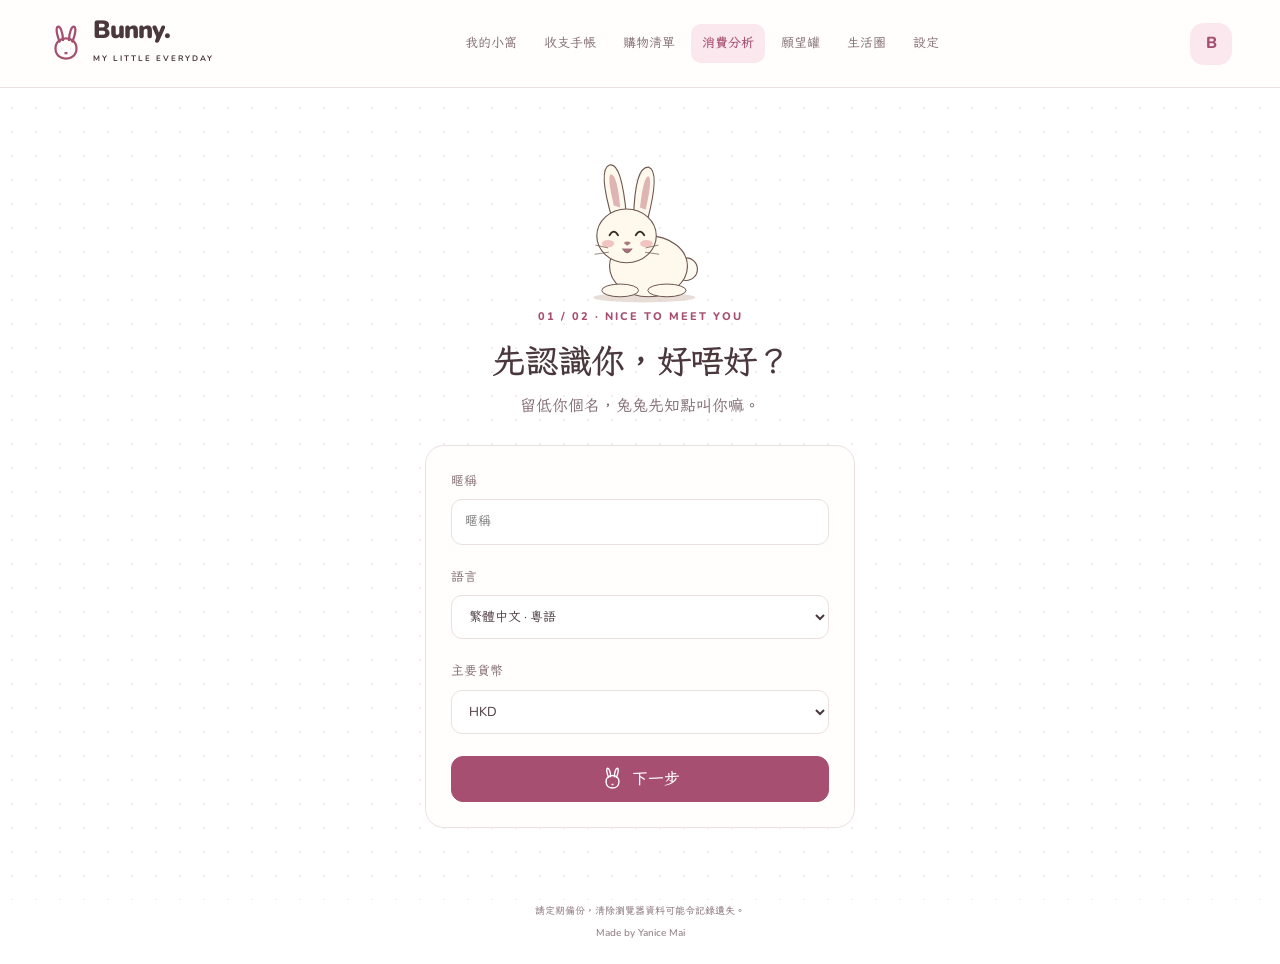
==== analytics.html @ bea3cdac "Add files via upload" ====
<!doctype html>
<html lang="zh-Hant">
<head>
  <meta charset="UTF-8">
  <meta name="viewport" content="width=device-width,initial-scale=1">
  <title>消費分析 · Bunny accounting</title>
  <link rel="stylesheet" href="style.css">
</head>
<body data-page="analytics">
  <div id="app"></div>
<script src="app.js"></script>
<script src="extras.js"></script>
<script src="petting.js"></script>
<script src="care.js"></script>
</body>
</html>
---- style.css ----
@import url("https://fonts.googleapis.com/css2?family=LXGW+WenKai+TC:wght@400;700&family=Nunito:wght@400;600;700;800;900&display=swap");
:root{
  --bg:#ffffff;
  --paper:#fffefd;
  --ink:#4a383d;
  --muted:#806b72;
  --line:#ecdfdf;
  --accent:#ff98c0;
  --soft:#fae8ee;
  --green:#47765d;
  --font:"Nunito","LXGW WenKai TC","Microsoft JhengHei",sans-serif;
}
*{box-sizing:border-box}
body{
  margin:0;
  background:var(--bg);
  color:var(--ink);
  font:16px/1.65 var(--font);
}
body::before{
  content:"";
  position:fixed;
  inset:0;
  z-index:-1;
  pointer-events:none;
  background-image:radial-gradient(#bfa0a030 .8px,transparent .8px);
  background-size:24px 24px;
}
button,input,textarea,select{font:inherit}
button,a,input,select,textarea{-webkit-tap-highlight-color:transparent}
button,a{touch-action:manipulation}
button{
  min-height:43px;
  padding:9px 15px;
  border:1px solid var(--line);
  border-radius:12px;
  background:var(--paper);
  color:var(--ink);
  cursor:pointer;
}
button:hover{border-color:var(--accent);background:var(--soft)}
button:disabled{opacity:.45;cursor:not-allowed}
input,select,textarea{
  width:100%;
  min-width:0;
  border:1px solid var(--line);
  border-radius:11px;
  background:white;
  color:var(--ink);
  padding:11px 13px;
}
input[type=checkbox]{width:auto}
textarea{min-height:110px;resize:vertical}
:focus-visible{outline:3px solid var(--accent);outline-offset:3px}
a{color:var(--accent);text-underline-offset:4px}
h1,h2,h3,p{margin-top:0}
h1{font-size:34px;line-height:1.3;letter-spacing:-1px;margin-bottom:9px}
h2{font-size:21px;line-height:1.4;margin-bottom:15px}
h3{font-size:16px;margin-bottom:10px}
p{margin-bottom:12px}
svg{vertical-align:middle}
.primary{
  background:var(--accent);
  color:white;
  border-color:var(--accent);
  display:inline-flex;
  gap:8px;
  align-items:center;
  justify-content:center;
  font-weight:700;
}
.primary:hover{background:var(--accent);filter:brightness(.94)}
.primary svg{width:23px;height:24px}
.quiet{border-color:transparent;background:transparent;color:var(--muted)}
.small{font-size:13px}
.tiny{font-size:11px}
.muted{color:var(--muted)}
.income{color:var(--green)}
.expense{color:var(--accent)}
.money{font-family:"Nunito",sans-serif;font-variant-numeric:tabular-nums}
.row{display:flex;align-items:center;gap:12px;flex-wrap:wrap}
.between{justify-content:space-between}
.stack{display:grid;gap:22px}
.two{display:grid;grid-template-columns:1fr 1fr;gap:17px}
.layout{display:grid;grid-template-columns:minmax(0,1.7fr) minmax(270px,1fr);gap:25px}
.field{display:grid;gap:7px;font-size:13px;color:var(--muted)}
.tag{
  display:inline-block;
  background:var(--soft);
  color:var(--accent);
  padding:4px 9px;
  border-radius:7px;
  font-size:11px;
}
.site-header{
  background:var(--paper);
  border-bottom:1px solid var(--line);
}
.header-inner{
  max-width:1240px;
  margin:auto;
  display:flex;
  align-items:center;
  gap:30px;
  padding:18px 28px;
}
.brand{
  display:flex;
  align-items:center;
  gap:9px;
  text-decoration:none;
  color:var(--ink);
  flex-shrink:0;
}
.brand svg{width:36px;height:40px;color:var(--accent)}
.brand strong{
  display:block;
  font:900 25px/1 "Nunito",sans-serif;
  letter-spacing:-1px;
}
.brand small{font:700 8px "Nunito",sans-serif;letter-spacing:2px}
nav{
  display:flex;
  gap:5px;
  flex:1;
  align-items:center;
  justify-content:center;
}
nav a{
  padding:9px 11px;
  border-radius:10px;
  text-decoration:none;
  color:var(--muted);
  font-size:13px;
  white-space:nowrap;
}
nav a.active{background:var(--soft);color:var(--accent);font-weight:700}
nav a:hover{background:var(--soft)}
.nav-icon{display:none}
.avatar{
  width:42px;height:42px;
  border-radius:14px;
  object-fit:cover;
  background:var(--soft);
  display:grid;
  place-items:center;
  font-weight:800;
  flex-shrink:0;
}
main{max-width:1180px;margin:auto;padding:38px 28px 50px}
.pagehead{display:flex;justify-content:space-between;align-items:center;gap:20px;margin-bottom:27px}
.pagehead p{font-size:14px;color:var(--muted);margin:0}
.month-input{width:160px;font-size:13px;background:var(--paper)}
.paper{
  border:1px solid var(--line);
  border-radius:19px;
  padding:25px;
  background:var(--paper);
  min-width:0;
}
hr{border:0;border-top:1px dashed var(--line);margin:23px 0}
.hero{
  background:var(--soft);
  border:1px solid var(--line);
  border-radius:25px;
  padding:30px 37px;
  display:grid;
  grid-template-columns:minmax(0,1fr) 230px;
  align-items:center;
  gap:25px;
  margin-bottom:27px;
  position:relative;
  overflow:hidden;
}
.hero .rabbit{max-width:230px}
.hero h1{font-size:35px;margin:14px 0}
.hero p{max-width:560px;font-size:15px;line-height:1.9}
.hero .tag{background:#fffaf2b0}
.hero-actions{display:flex;gap:11px;align-items:center;flex-wrap:wrap;margin-top:21px}
.metrics{
  display:grid;
  grid-template-columns:repeat(4,minmax(0,1fr));
  margin:0 0 30px;
  border-block:1px solid var(--line);
  padding:23px 0;
}
.metric{padding:0 23px;border-right:1px dashed var(--line)}
.metric:first-child{padding-left:0}
.metric:last-child{border:0}
.metric label{font-size:12px;color:var(--muted)}
.metric strong{font:800 27px "Nunito",sans-serif;display:block;margin-top:8px;overflow-wrap:anywhere}
.shortcut{
  display:flex;align-items:center;gap:14px;
  padding:16px 0;border-bottom:1px dashed var(--line);
  text-decoration:none;color:var(--ink);
}
.shortcut:last-child{border:0}
.shortcut svg{width:42px;height:46px;color:var(--accent)}
.shortcut strong{display:block;font-size:15px}
.shortcut small{color:var(--muted);font-size:12px}
.rabbit{width:100%;max-width:220px;height:auto;display:block;margin:auto}
.companion{
  display:flex;align-items:center;gap:14px;
  background:var(--soft);border-radius:15px;padding:11px 16px;
}
.companion .rabbit{width:94px;flex-shrink:0;margin:0}
.companion strong{font-size:12px;color:var(--accent)}
.companion p{font-size:13px;line-height:1.85;margin:5px 0 0}
.empty{text-align:center;padding:30px 12px;color:var(--muted)}
.empty svg{width:56px;height:62px;display:block;margin:0 auto 14px}
.empty strong{display:block;color:var(--ink);font-size:16px}
.empty p{font-size:13px;margin:8px 0 0}
.filters{display:flex;gap:10px;flex-wrap:wrap;margin-bottom:20px}
.filters input{flex:2;min-width:140px}
.filters select{flex:1;min-width:115px}
.table-wrap{overflow:auto}
table{width:100%;border-collapse:collapse;font-size:13px}
th,td{text-align:left;padding:15px 9px;border-bottom:1px solid var(--line);vertical-align:middle}
th{font-size:11px;font-weight:400;color:var(--muted)}
th:first-child,td:first-child{padding-left:0}
th:last-child,td:last-child{text-align:right;padding-right:0}
tbody tr:last-child td{border:0}
td button{font-size:12px;min-height:35px;padding:5px 8px}
td .money{white-space:nowrap}
.record-note{max-width:240px;overflow-wrap:anywhere}
.thumbs{display:flex;gap:6px;flex-wrap:wrap;margin-top:8px}
.photo{
  padding:0;border:0;min-height:0;
  border-radius:10px;overflow:hidden;
  aspect-ratio:1;background:var(--soft);
}
.photo img{display:block;width:100%;height:100%;object-fit:cover}
.photo:hover{outline:2px solid var(--accent);outline-offset:2px}
.thumbs .photo{width:51px;border-radius:7px}
.chart{height:170px;display:flex;align-items:flex-end;gap:5px;padding-top:15px;border-bottom:1px solid var(--line)}
.chart i{display:block;flex:1;min-width:0;background:var(--accent);opacity:.65;border-radius:5px 5px 0 0}
.chart-labels{display:flex;justify-content:space-between;font-size:11px;color:var(--muted);margin-top:8px}
.progress{height:7px;background:#efe5e5;overflow:hidden;border-radius:9px;margin:12px 0}
.progress i{display:block;height:100%;background:var(--accent);border-radius:9px}
.category{padding:14px 0;border-bottom:1px dashed var(--line)}
.category:last-child{border:0}
.heat{display:grid;grid-template-columns:repeat(7,1fr);gap:7px}
.heat button{font-size:12px;padding:9px 2px}
.heat small{display:block;font-size:9px}
.product{display:flex;align-items:center;gap:13px;padding:16px 0;border-bottom:1px dashed var(--line)}
.product:last-child{border:0}
.product svg{width:73px;height:73px;flex-shrink:0}
.product .detail{flex:1;min-width:0}
.product input{width:65px}
.total-price{font:900 34px "Nunito",sans-serif;margin:15px 0 23px}
.jar{width:57px;height:65px;flex-shrink:0}
.notice{background:var(--soft);padding:13px 16px;border-radius:11px;font-size:12px;line-height:1.8}
/* 朋友圈：封面、個人區、連續時間線 */
.feed-shell{max-width:820px;margin:auto}
.feed-cover{
  height:240px;
  background:var(--soft);
  border:1px solid var(--line);
  border-radius:24px 24px 0 0;
  position:relative;
  overflow:hidden;
}
.feed-cover .rabbit{position:absolute;width:210px;right:40px;bottom:8px}
.cover-text{position:absolute;left:35px;top:40px;max-width:55%}
.cover-text strong{display:block;font-size:30px;line-height:1.4}
.cover-text small{display:block;margin-top:13px;font-size:12px;color:var(--accent)}
.cover-ear{
  position:absolute;width:35px;height:120px;
  border:2px solid currentColor;border-radius:50%;
  opacity:.12;color:var(--accent);transform:rotate(-24deg);
  right:230px;top:-24px;
}
.cover-ear.second{right:180px;transform:rotate(5deg)}
.feed-profile{
  background:var(--paper);
  border-inline:1px solid var(--line);
  padding:0 30px 24px;
  display:flex;justify-content:space-between;align-items:flex-end;gap:20px;
}
.feed-profile .avatar{width:80px;height:80px;border:5px solid var(--paper);border-radius:22px;margin-top:-30px;position:relative;font-size:26px}
.feed-profile h2{margin:8px 0 3px}
.feed-profile p{font-size:13px;color:var(--muted);margin:0}
.feed-tabs{
  display:flex;gap:8px;
  background:var(--paper);
  border-inline:1px solid var(--line);
  padding:0 30px 20px;
}
.feed-tabs .selected{background:var(--accent);color:white;border-color:var(--accent)}
.timeline{background:var(--paper);border:1px solid var(--line);border-top:0;border-radius:0 0 24px 24px;padding:0 30px}
.post{display:grid;grid-template-columns:43px minmax(0,1fr);gap:14px;padding:26px 0;border-top:1px solid var(--line)}
.post-name{font-size:14px;font-weight:800;color:var(--accent)}
.post p{white-space:pre-wrap;overflow-wrap:anywhere;font-size:14px;margin:8px 0 12px}
.post-amount{font:800 25px "Nunito",sans-serif;margin:9px 0}
.post-photos{display:grid;grid-template-columns:repeat(3,minmax(0,1fr));gap:7px;max-width:490px}
.post-photos.one{grid-template-columns:minmax(0,340px)}
.post-photos.one .photo{aspect-ratio:auto;max-height:440px}
.post-photos.one img{height:auto;max-height:440px;object-fit:contain;background:var(--soft)}
.post-foot{display:flex;justify-content:space-between;align-items:center;gap:10px;flex-wrap:wrap;margin-top:12px}
.post-foot button{font-size:11px;padding:4px 8px;min-height:31px}
.post-bunny{font-size:11px;background:var(--soft);border-radius:7px;padding:7px 10px;margin-top:12px}
.milestone{background:var(--soft);padding:20px;border-radius:12px;margin:12px 0}
.milestone strong{display:block;font-size:22px}
.entry-layout{display:grid;grid-template-columns:minmax(0,1fr) 225px;gap:24px}
.entry-pet{border-left:1px dashed var(--line);padding-left:22px}
.entry-pet .stage{background:var(--soft);border-radius:15px}
.entry-pet p{font-size:13px;line-height:1.9}
.pet-grid{display:grid;grid-template-columns:repeat(4,1fr);gap:9px}
.pet-choice{padding:8px 4px}
.pet-choice .rabbit{height:125px}
.pet-choice strong{font-size:12px}
.pet-choice.selected{border:2px solid var(--accent);background:var(--soft);padding:7px 3px}
.swatches{display:flex;gap:13px;margin:16px 0 24px;flex-wrap:wrap}
.swatch{width:32px;min-height:32px;padding:0;border-radius:50%}
.swatch.selected{outline:2px solid var(--accent);outline-offset:3px}
.onboarding{max-width:670px;margin:3vh auto 0;text-align:center}
.onboarding .rabbit{width:170px}
.onboarding h1{font-size:34px}
.onboarding .field{text-align:left}
.step-label{font:800 11px "Nunito",sans-serif;letter-spacing:2px;color:var(--accent);margin-bottom:16px}
dialog{width:min(620px,calc(100% - 24px));max-height:92dvh;overflow:auto;padding:27px;background:var(--paper);color:var(--ink);border:1px solid var(--line);border-radius:20px}
dialog.wide{width:min(850px,calc(100% - 24px))}
dialog::backdrop{background:#45333d88}
.dialog-head{display:flex;justify-content:space-between;align-items:center;gap:15px;margin-bottom:22px}
.dialog-head h2{margin:0}
.dialog-head button{border:0;font-size:25px;padding:2px 10px}
.actions{display:flex;justify-content:flex-end;align-items:center;gap:10px;flex-wrap:wrap;margin-top:23px}
#viewer{background:#30252c;color:white;border:0;width:min(1060px,calc(100% - 20px))}
#viewer img{display:block;width:100%;height:70dvh;object-fit:contain}
#toast{position:fixed;left:50%;bottom:26px;transform:translateX(-50%);z-index:100;background:var(--ink);color:white;padding:12px 20px;border-radius:12px;max-width:90vw;font-size:13px}
#toast:empty{display:none}
footer{max-width:1180px;margin:0 auto;padding:0 28px 24px;text-align:center;color:var(--muted);font-size:10px}
.footer-credit{font:600 10px "Nunito",sans-serif;opacity:.8;margin-top:7px}
@media(max-width:1050px){
 .header-inner{gap:15px;padding-inline:20px}
 nav{gap:0}nav a{font-size:12px;padding:9px}
 .layout{grid-template-columns:1fr}
 .metric strong{font-size:23px}
}
@media(max-width:760px){
 .header-inner{padding:15px 18px;justify-content:space-between}
 .brand strong{font-size:23px}
 nav{
   position:fixed;left:0;right:0;bottom:0;z-index:10;
   background:var(--paper);border-top:1px solid var(--line);
   justify-content:flex-start;overflow:auto;padding:7px 8px calc(7px + env(safe-area-inset-bottom));
 }
 nav a{min-width:65px;flex:1;flex-shrink:0;text-align:center;font-size:10px;padding:6px}
 .nav-icon{display:block;width:21px;height:21px;margin:0 auto 3px}
 main{padding:25px 16px 35px}
 footer{padding-bottom:100px}
 h1{font-size:28px}.pagehead{align-items:flex-start}
 .pagehead p{font-size:12px}.pagehead .primary{font-size:12px;padding:9px 11px}
 .hero{grid-template-columns:minmax(0,1fr) 100px;padding:24px 21px;gap:5px}
 .hero h1{font-size:27px}.hero p{font-size:13px}
 .hero .rabbit{width:115px;max-width:none}
 .hero-actions{gap:8px}.hero-actions button,.hero-actions a{font-size:12px}
 .metrics{grid-template-columns:1fr 1fr;gap:22px}
 .metric{padding:0 14px}.metric:nth-child(odd){padding-left:0}.metric:nth-child(even){border:0}
 .metric strong{font-size:23px}.paper{padding:20px}
 .two{grid-template-columns:1fr}
 .table-wrap table{min-width:570px}
 .entry-layout{display:flex;flex-direction:column-reverse;gap:18px}
 .entry-pet{border:0;padding:0;display:flex;align-items:center;gap:13px}
 .entry-pet .stage{width:95px;flex-shrink:0}.entry-pet p{margin:0}
 .pet-grid{grid-template-columns:1fr 1fr}.pet-choice .rabbit{height:115px}
 dialog{padding:20px}
 .feed-cover{height:200px}.feed-cover .rabbit{width:160px;right:10px}
 .cover-text{left:23px;top:30px}.cover-text strong{font-size:25px}
 .feed-profile{padding-inline:20px;gap:10px}.feed-profile .primary{font-size:12px;padding:8px 10px}
 .feed-tabs{padding-inline:20px}.timeline{padding-inline:18px}
 .post{grid-template-columns:34px minmax(0,1fr);gap:10px}.post>.avatar{width:34px;height:34px;border-radius:11px}
 .post-amount{font-size:23px}
 .product{gap:9px}.product svg{width:57px;height:57px}
 .product input{width:55px;padding:8px}.product .money{font-size:12px}
 #toast{bottom:95px}
}
@media(prefers-reduced-motion:reduce){*{scroll-behavior:auto!important}}
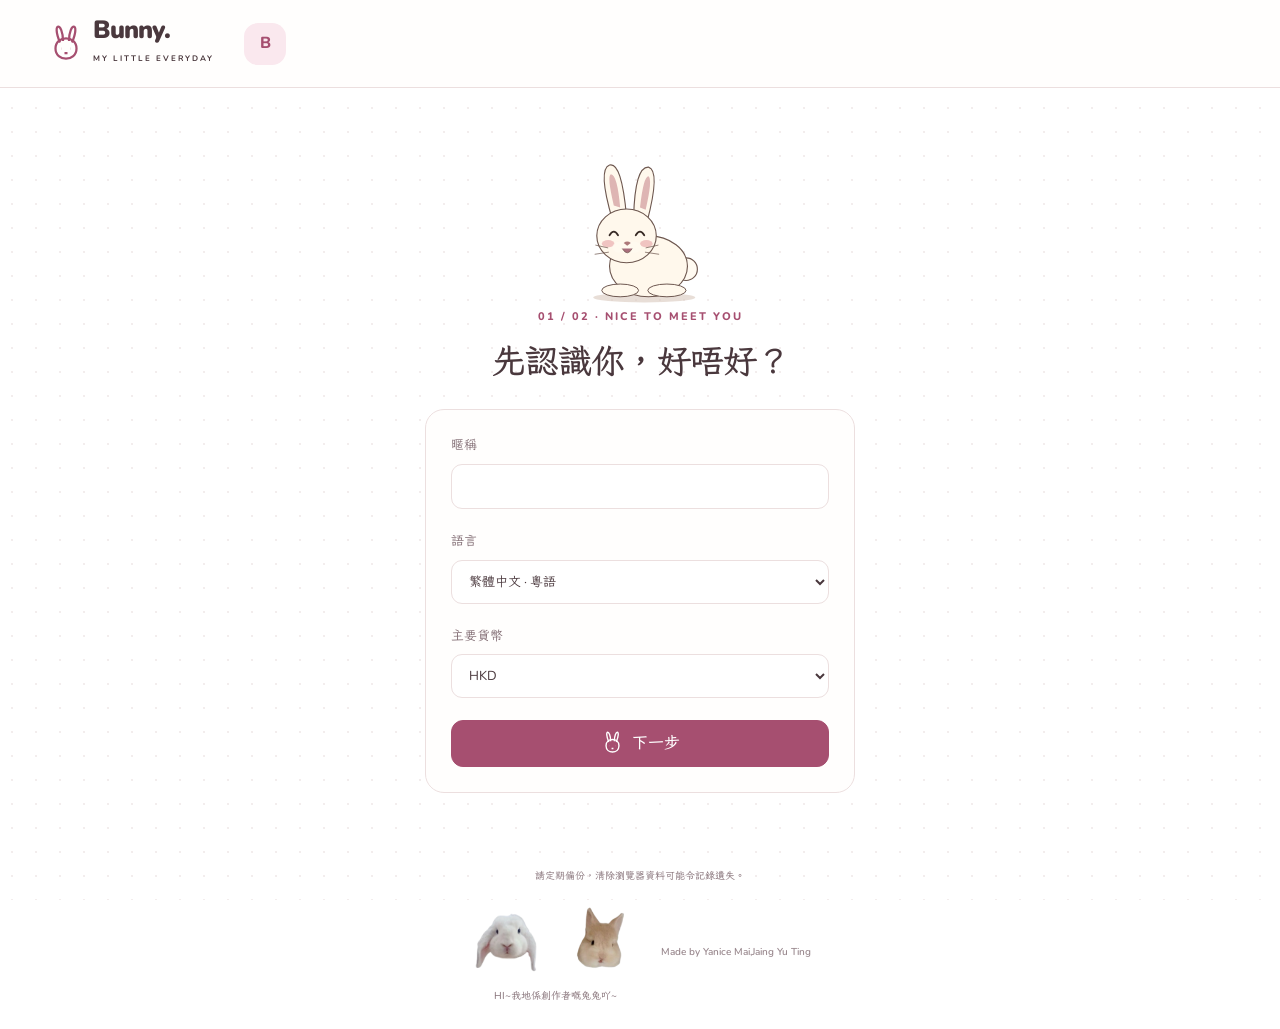
==== commit 2c90ec82: "Add files via upload" ====
--- a/analytics.html
+++ b/analytics.html
@@ -12,5 +12,10 @@
 <script src="extras.js"></script>
 <script src="petting.js"></script>
 <script src="care.js"></script>
+<script src="bunny-life.js"></script>
+<script src="bunny-play.js"></script>
+<script src="bunny-polish.js"></script>
+<script src="home-today.js"></script>
+
 </body>
 </html>
--- a/style.css
+++ b/style.css
@@ -375,4 +375,420 @@
  .product input{width:55px;padding:8px}.product .money{font-size:12px}
  #toast{bottom:95px}
 }
-@media(prefers-reduced-motion:reduce){*{scroll-behavior:auto!important}}+@media(prefers-reduced-motion:reduce){*{scroll-behavior:auto!important}}
+/* 兔兔對話區：兔兔＋對話泡泡一行，好感度條另起一行 */
+.companion {
+  display: grid;
+  grid-template-columns: 96px minmax(0, 1fr);
+  grid-template-areas:
+    "pet talk"
+    "meter meter";
+  align-items: center;
+  gap: 14px 16px;
+  padding: 18px 20px;
+  border: 1px solid var(--line);
+  border-radius: 18px;
+}
+.companion > svg.rabbit {
+  grid-area: pet;
+  width: 96px;
+  margin: 0;
+}
+/* 真正的對話泡泡，小尾巴指向兔兔 */
+.companion > div {
+  grid-area: talk;
+  position: relative;
+  min-width: 0;
+  padding: 12px 15px;
+  background: var(--paper);
+  border: 1px solid var(--line);
+  border-radius: 16px;
+}
+.companion > div::before {
+  content: "";
+  position: absolute;
+  left: -7px;
+  top: 50%;
+  width: 12px;
+  height: 12px;
+  background: var(--paper);
+  border-left: 1px solid var(--line);
+  border-bottom: 1px solid var(--line);
+  transform: translateY(-50%) rotate(45deg);
+}
+.companion > div strong {
+  display: block;
+  margin-bottom: 3px;
+  font-size: 12px;
+}
+.companion > div p {
+  margin: 0;
+  font-size: 13px;
+  line-height: 1.8;
+  overflow-wrap: anywhere;
+}
+/* 提示框在對話區內改成一條橫向好感度列 */
+.companion > .bp-hint {
+  grid-area: meter;
+  display: flex;
+  align-items: center;
+  gap: 14px;
+  width: 100%;
+  margin: 0;
+  padding: 8px 14px;
+  border-width: 1px;
+  box-shadow: none;
+  text-align: left;
+}
+.companion > .bp-hint::before,
+.companion > .bp-hint small {
+  display: none;
+}
+.companion > .bp-hint strong {
+  font-size: 14px;
+  white-space: nowrap;
+}
+.companion > .bp-hint .bp-meter {
+  flex: 1;
+  min-width: 0;
+  margin: 0;
+}
+.companion > .bp-hint .bp-meter-label {
+  justify-content: flex-start;
+}
+/* 兔兔換對白時泡泡輕輕彈一下 */
+.companion > div.bp-said {
+  animation: companion-pop .45s ease;
+}
+@keyframes companion-pop {
+  40% { transform: scale(1.03); }
+}
+@media (max-width: 760px) {
+  .companion {
+    grid-template-columns: 72px minmax(0, 1fr);
+    gap: 10px 12px;
+    padding: 14px;
+  }
+  .companion > svg.rabbit {
+    width: 72px;
+  }
+  .companion > .bp-hint {
+    flex-wrap: wrap;
+    gap: 4px 10px;
+  }
+}
+@media (prefers-reduced-motion: reduce) {
+  .companion > div.bp-said {
+    animation: none;
+  }
+}
+/* ==================================================
+   首頁兔兔：直接融入粉色背景，取消內層遊戲框
+   對應目前 bunny-play.js 的 hp-* 元件
+   ================================================== */
+
+/* 整片粉色歡迎區 */
+#content .hero.hp-integrated {
+  display: grid;
+  grid-template-columns: minmax(0, 0.95fr) minmax(0, 1.2fr);
+  align-items: center;
+  gap: 16px;
+
+  min-height: 440px;
+  padding: 38px 36px 30px;
+
+  background: var(--soft, #fae8ee);
+  border: 0;
+  border-radius: 30px;
+  box-shadow: none;
+  overflow: hidden;
+}
+
+/* 左邊文字 */
+#content .hero.hp-integrated > div:first-child {
+  position: relative;
+  z-index: 1;
+  padding: 5px 0 15px 8px;
+}
+
+#content .hero.hp-integrated h1 {
+  margin: 17px 0 15px;
+  font-size: clamp(28px, 3vw, 39px);
+  line-height: 1.4;
+}
+
+#content .hero.hp-integrated > div:first-child > p {
+  max-width: 390px;
+  margin-bottom: 0;
+  font-size: 15px;
+  line-height: 2;
+}
+
+#content .hero.hp-integrated .tag {
+  padding: 0;
+  background: transparent;
+  color: var(--accent);
+  font-size: 10px;
+  letter-spacing: 2px;
+}
+
+#content .hero.hp-integrated .hero-actions {
+  margin-top: 25px;
+  gap: 17px;
+}
+
+#content .hero.hp-integrated .hero-actions .primary {
+  min-height: 48px;
+  padding: 11px 20px;
+  border-radius: 16px;
+}
+
+/* 取消小房間的外框、底色、內邊距 */
+#content .hero.hp-integrated .hp-room {
+  position: relative;
+  width: 100%;
+  min-width: 0;
+  max-width: none;
+  margin: 0;
+  padding: 0;
+
+  background: transparent !important;
+  border: 0 !important;
+  border-radius: 0 !important;
+  box-shadow: none !important;
+}
+
+/* 不再像另一個模組般顯示標題列 */
+#content .hero.hp-integrated .hp-room-heading {
+  justify-content: center;
+  padding: 0;
+  margin: 0 0 -10px;
+}
+
+#content .hero.hp-integrated .hp-room-heading strong {
+  color: var(--accent);
+  font-size: 16px;
+  letter-spacing: 1px;
+}
+
+#content .hero.hp-integrated .hp-room-heading small {
+  display: none;
+}
+
+/* 場景與粉色背景完全連成一片 */
+#content .hero.hp-integrated .hp-world {
+  display: block;
+  width: 100%;
+  height: auto;
+  aspect-ratio: 500 / 265;
+
+  background: transparent !important;
+  border: 0 !important;
+  border-radius: 0 !important;
+
+  /* 留一點空間給跳躍及動耳仔 */
+  overflow: visible;
+}
+
+/* 移除原本整片奶油色牆面 */
+#content .hero.hp-integrated .hp-world > rect:first-child {
+  fill: transparent;
+}
+
+/* 移除地板和地板分界線 */
+#content .hero.hp-integrated .hp-world > path {
+  display: none;
+}
+
+/* 移除地毯，保留兔兔腳下的影子 */
+#content .hero.hp-integrated
+.hp-world > ellipse:not([data-hp-shadow]) {
+  display: none;
+}
+
+/* 窗戶降低存在感，不要像另一個小房間 */
+#content .hero.hp-integrated .hp-world > rect:not(:first-child) {
+  opacity: 0.38;
+}
+
+#content .hero.hp-integrated .hp-world > circle {
+  opacity: 0.5;
+}
+
+/* 放大兔兔：
+   只放大兔子本身，原有追球及走動座標繼續使用 */
+#content .hero.hp-integrated svg[data-hp-pet] {
+  transform-box: fill-box;
+  transform-origin: center bottom;
+  transform: scale(1.4);
+  filter: drop-shadow(0 5px 3px #8653640a);
+}
+
+/* 腳下影子柔和一點 */
+#content .hero.hp-integrated [data-hp-shadow] {
+  opacity: 0.1;
+}
+
+/* 梳子稍微放大，放大的兔兔梳毛時也看得清楚 */
+#content .hero.hp-integrated [data-hp-brush] > rect,
+#content .hero.hp-integrated [data-hp-brush] > path {
+  stroke-width: 2;
+}
+
+/* 互動入口直接放在粉色背景上 */
+#content .hero.hp-integrated .hp-actions {
+  display: flex;
+  justify-content: center;
+  flex-wrap: wrap;
+  gap: 5px 10px;
+
+  margin: -2px 0 0;
+  padding: 0;
+}
+
+#content .hero.hp-integrated .hp-actions button {
+  flex: 0 1 auto;
+  min-width: 68px;
+  min-height: 42px;
+  padding: 8px 11px;
+
+  background: transparent;
+  color: var(--accent);
+
+  border: 1px solid transparent;
+  border-radius: 20px;
+  box-shadow: none;
+
+  font-size: 13px;
+  font-weight: 700;
+}
+
+#content .hero.hp-integrated .hp-actions button:hover {
+  background: #ffffff80;
+  border-color: #ffffffa0;
+}
+
+#content .hero.hp-integrated .hp-actions button:active {
+  background: #ffffffb0;
+}
+
+#content .hero.hp-integrated .hp-actions button:disabled {
+  opacity: 0.4;
+}
+
+/* 兔兔說話直接在背景上，不加另一個氣泡框 */
+#content .hero.hp-integrated .hp-line {
+  max-width: 370px;
+  min-height: 48px;
+  margin: 10px auto 0;
+  padding: 0 12px;
+
+  background: transparent;
+  border: 0;
+  box-shadow: none;
+
+  color: var(--ink);
+  font-size: 14px;
+  line-height: 1.8;
+  text-align: center;
+}
+
+/* 保留清楚的觸摸提示，但不再增加一個框 */
+#content .hero.hp-integrated .hp-touch {
+  display: block;
+  width: fit-content;
+  max-width: 100%;
+  min-height: 36px;
+  margin: 3px auto 0;
+  padding: 5px 10px;
+
+  background: transparent;
+  border: 0;
+  border-radius: 12px;
+  box-shadow: none;
+
+  color: var(--accent);
+  font-size: 12px;
+  text-decoration: underline;
+  text-decoration-style: dotted;
+  text-underline-offset: 5px;
+}
+
+#content .hero.hp-integrated .hp-touch:hover {
+  background: #ffffff60;
+}
+
+/* 平板 */
+@media (min-width: 761px) and (max-width: 1050px) {
+  #content .hero.hp-integrated {
+    grid-template-columns: minmax(0, 0.9fr) minmax(0, 1.1fr);
+    min-height: 390px;
+    padding: 30px 24px;
+  }
+
+  #content .hero.hp-integrated > div:first-child > p {
+    font-size: 14px;
+  }
+}
+
+/* 手機：同一片粉色背景，文字在上、放大兔兔在下 */
+@media (max-width: 760px) {
+  #content .hero.hp-integrated {
+    grid-template-columns: minmax(0, 1fr);
+    min-height: 0;
+    gap: 14px;
+    padding: 27px 21px 23px;
+    border-radius: 25px;
+  }
+
+  #content .hero.hp-integrated > div:first-child {
+    padding: 0;
+  }
+
+  #content .hero.hp-integrated h1 {
+    margin: 14px 0 12px;
+    font-size: 30px;
+  }
+
+  #content .hero.hp-integrated > div:first-child > p {
+    max-width: none;
+    font-size: 14px;
+    line-height: 1.9;
+  }
+
+  #content .hero.hp-integrated .hero-actions {
+    margin-top: 20px;
+  }
+
+  #content .hero.hp-integrated .hp-room {
+    max-width: 500px;
+    justify-self: center;
+    margin-top: 5px;
+  }
+
+  #content .hero.hp-integrated .hp-room-heading {
+    margin-bottom: 0;
+  }
+
+  #content .hero.hp-integrated svg[data-hp-pet] {
+    transform: scale(1.4);
+  }
+
+  #content .hero.hp-integrated .hp-actions {
+    gap: 4px;
+    margin-top: 0;
+  }
+
+  #content .hero.hp-integrated .hp-actions button {
+    min-width: 62px;
+    min-height: 44px;
+    padding: 8px 9px;
+    font-size: 13px;
+  }
+
+  #content .hero.hp-integrated .hp-line {
+    max-width: 340px;
+    margin-top: 9px;
+    font-size: 13px;
+  }
+}
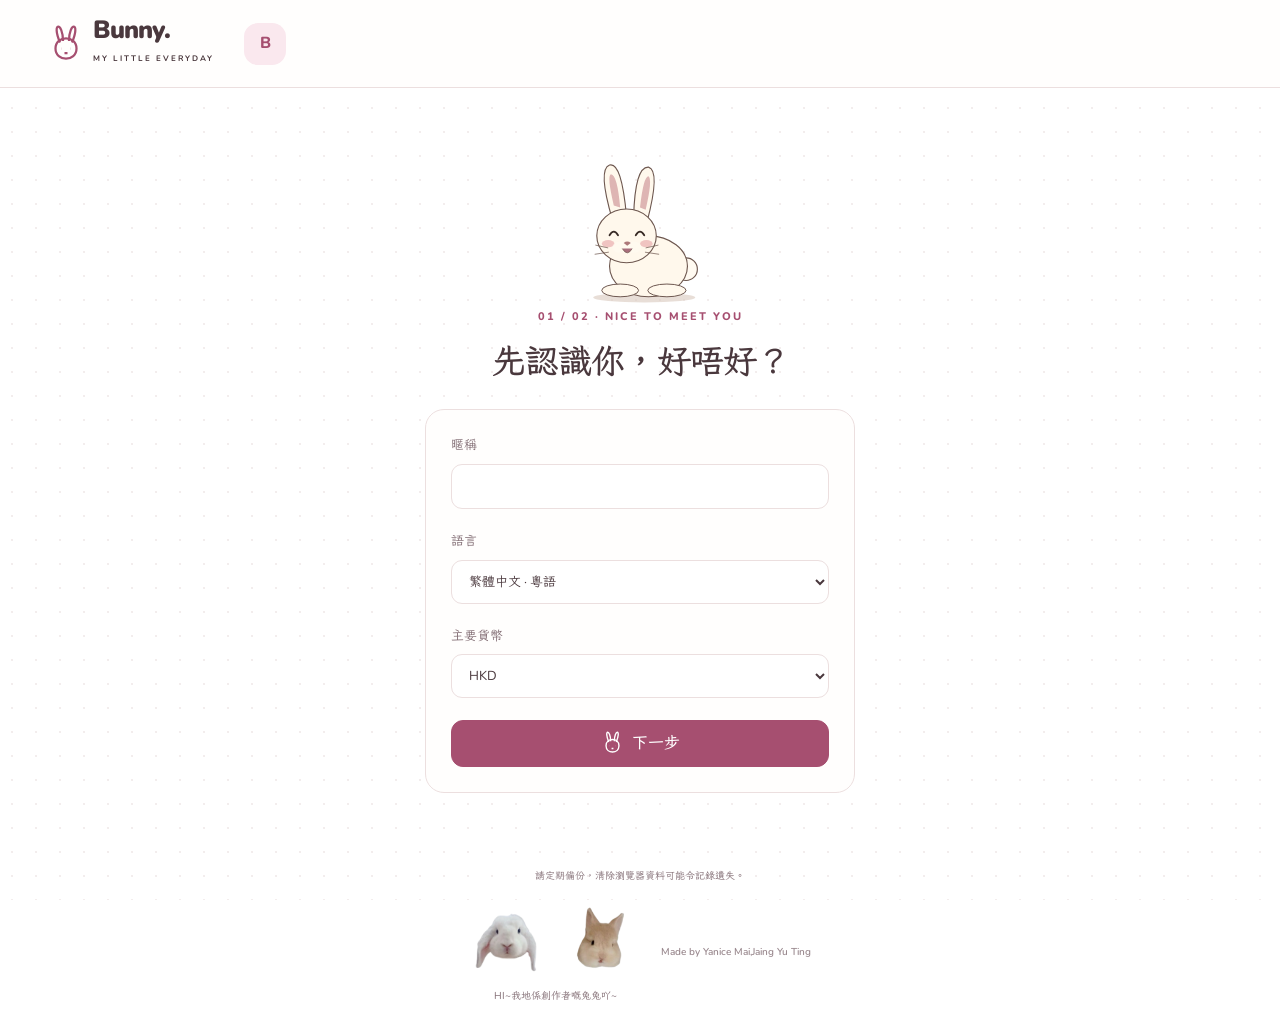
==== commit 01601b1d: "Add files via upload" ====
--- a/analytics.html
+++ b/analytics.html
@@ -17,5 +17,9 @@
 <script src="bunny-polish.js"></script>
 <script src="home-today.js"></script>
 
+<!-- 新增跑酷入口 -->
+<script src="rabbit-run-entry.js"></script>
+
+
 </body>
 </html>
--- a/style.css
+++ b/style.css
@@ -482,313 +482,538 @@
     animation: none;
   }
 }
-/* ==================================================
-   首頁兔兔：直接融入粉色背景，取消內層遊戲框
-   對應目前 bunny-play.js 的 hp-* 元件
-   ================================================== */
-
-/* 整片粉色歡迎區 */
-#content .hero.hp-integrated {
-  display: grid;
-  grid-template-columns: minmax(0, 0.95fr) minmax(0, 1.2fr);
-  align-items: center;
-  gap: 16px;
-
-  min-height: 440px;
-  padding: 38px 36px 30px;
-
-  background: var(--soft, #fae8ee);
-  border: 0;
-  border-radius: 30px;
-  box-shadow: none;
-  overflow: hidden;
-}
-
-/* 左邊文字 */
-#content .hero.hp-integrated > div:first-child {
-  position: relative;
-  z-index: 1;
-  padding: 5px 0 15px 8px;
-}
-
-#content .hero.hp-integrated h1 {
-  margin: 17px 0 15px;
-  font-size: clamp(28px, 3vw, 39px);
-  line-height: 1.4;
-}
-
-#content .hero.hp-integrated > div:first-child > p {
-  max-width: 390px;
-  margin-bottom: 0;
-  font-size: 15px;
-  line-height: 2;
-}
-
-#content .hero.hp-integrated .tag {
-  padding: 0;
-  background: transparent;
-  color: var(--accent);
-  font-size: 10px;
-  letter-spacing: 2px;
-}
-
-#content .hero.hp-integrated .hero-actions {
-  margin-top: 25px;
-  gap: 17px;
-}
-
-#content .hero.hp-integrated .hero-actions .primary {
-  min-height: 48px;
-  padding: 11px 20px;
-  border-radius: 16px;
-}
-
-/* 取消小房間的外框、底色、內邊距 */
-#content .hero.hp-integrated .hp-room {
-  position: relative;
-  width: 100%;
-  min-width: 0;
-  max-width: none;
-  margin: 0;
-  padding: 0;
-
-  background: transparent !important;
-  border: 0 !important;
-  border-radius: 0 !important;
-  box-shadow: none !important;
-}
-
-/* 不再像另一個模組般顯示標題列 */
-#content .hero.hp-integrated .hp-room-heading {
-  justify-content: center;
-  padding: 0;
-  margin: 0 0 -10px;
-}
-
-#content .hero.hp-integrated .hp-room-heading strong {
-  color: var(--accent);
-  font-size: 16px;
-  letter-spacing: 1px;
-}
-
-#content .hero.hp-integrated .hp-room-heading small {
-  display: none;
-}
-
-/* 場景與粉色背景完全連成一片 */
-#content .hero.hp-integrated .hp-world {
-  display: block;
-  width: 100%;
-  height: auto;
-  aspect-ratio: 500 / 265;
-
-  background: transparent !important;
-  border: 0 !important;
-  border-radius: 0 !important;
-
-  /* 留一點空間給跳躍及動耳仔 */
-  overflow: visible;
-}
-
-/* 移除原本整片奶油色牆面 */
-#content .hero.hp-integrated .hp-world > rect:first-child {
-  fill: transparent;
-}
-
-/* 移除地板和地板分界線 */
-#content .hero.hp-integrated .hp-world > path {
-  display: none;
-}
-
-/* 移除地毯，保留兔兔腳下的影子 */
-#content .hero.hp-integrated
-.hp-world > ellipse:not([data-hp-shadow]) {
-  display: none;
-}
-
-/* 窗戶降低存在感，不要像另一個小房間 */
-#content .hero.hp-integrated .hp-world > rect:not(:first-child) {
-  opacity: 0.38;
-}
-
-#content .hero.hp-integrated .hp-world > circle {
-  opacity: 0.5;
-}
-
-/* 放大兔兔：
-   只放大兔子本身，原有追球及走動座標繼續使用 */
-#content .hero.hp-integrated svg[data-hp-pet] {
-  transform-box: fill-box;
-  transform-origin: center bottom;
-  transform: scale(1.4);
-  filter: drop-shadow(0 5px 3px #8653640a);
-}
-
-/* 腳下影子柔和一點 */
-#content .hero.hp-integrated [data-hp-shadow] {
-  opacity: 0.1;
-}
-
-/* 梳子稍微放大，放大的兔兔梳毛時也看得清楚 */
-#content .hero.hp-integrated [data-hp-brush] > rect,
-#content .hero.hp-integrated [data-hp-brush] > path {
-  stroke-width: 2;
-}
-
-/* 互動入口直接放在粉色背景上 */
-#content .hero.hp-integrated .hp-actions {
-  display: flex;
-  justify-content: center;
-  flex-wrap: wrap;
-  gap: 5px 10px;
-
-  margin: -2px 0 0;
-  padding: 0;
-}
-
-#content .hero.hp-integrated .hp-actions button {
-  flex: 0 1 auto;
-  min-width: 68px;
-  min-height: 42px;
-  padding: 8px 11px;
-
-  background: transparent;
-  color: var(--accent);
-
-  border: 1px solid transparent;
-  border-radius: 20px;
-  box-shadow: none;
-
-  font-size: 13px;
-  font-weight: 700;
-}
-
-#content .hero.hp-integrated .hp-actions button:hover {
-  background: #ffffff80;
-  border-color: #ffffffa0;
-}
-
-#content .hero.hp-integrated .hp-actions button:active {
-  background: #ffffffb0;
-}
-
-#content .hero.hp-integrated .hp-actions button:disabled {
-  opacity: 0.4;
-}
-
-/* 兔兔說話直接在背景上，不加另一個氣泡框 */
-#content .hero.hp-integrated .hp-line {
-  max-width: 370px;
-  min-height: 48px;
-  margin: 10px auto 0;
-  padding: 0 12px;
-
-  background: transparent;
-  border: 0;
-  box-shadow: none;
-
-  color: var(--ink);
-  font-size: 14px;
-  line-height: 1.8;
-  text-align: center;
-}
-
-/* 保留清楚的觸摸提示，但不再增加一個框 */
-#content .hero.hp-integrated .hp-touch {
-  display: block;
-  width: fit-content;
-  max-width: 100%;
-  min-height: 36px;
-  margin: 3px auto 0;
-  padding: 5px 10px;
-
-  background: transparent;
-  border: 0;
-  border-radius: 12px;
-  box-shadow: none;
-
-  color: var(--accent);
-  font-size: 12px;
-  text-decoration: underline;
-  text-decoration-style: dotted;
-  text-underline-offset: 5px;
-}
-
-#content .hero.hp-integrated .hp-touch:hover {
-  background: #ffffff60;
-}
-
-/* 平板 */
-@media (min-width: 761px) and (max-width: 1050px) {
-  #content .hero.hp-integrated {
-    grid-template-columns: minmax(0, 0.9fr) minmax(0, 1.1fr);
-    min-height: 390px;
-    padding: 30px 24px;
-  }
-
-  #content .hero.hp-integrated > div:first-child > p {
+/* 手機首頁：歡迎文字 → 兔兔 → 餵食與好感度 */
+@media (max-width: 760px) {
+  body[data-page="home"] .hero.bh-open {
+    display: flex;
+    flex-direction: column;
+    align-items: stretch;
+    gap: 16px;
+  }
+  /*
+   * 讓左側文字區裡的內容參與排列，
+   * 才能把餵食區單獨移到兔兔下面。
+   */
+  body[data-page="home"] .hero.bh-open > div:first-child {
+    display: contents;
+  }
+  /* 歡迎文字及新增記帳按鈕在最上面 */
+  body[data-page="home"] .hero.bh-open > div:first-child > * {
+    order: 0;
+  }
+  /* 兔兔在餵食區上方 */
+  body[data-page="home"] .hero.bh-open > .bh-stage {
+    order: 1;
+    width: 100%;
+    max-width: 490px;
+    align-self: center;
+    margin: 0;
+  }
+  /* 餵食及好感度移到兔兔下面 */
+  body[data-page="home"] .hero.bh-open #rabbitCarePanel {
+    order: 2;
+    width: 100%;
+    margin: 0;
+    padding-top: 16px;
+  }
+}
+/* ========================================
+   手機首頁：緊湊版兔兔卡片
+   覆蓋動態腳本加入的舊間距
+======================================== */
+@media (max-width: 760px) {
+
+  /* 整體頁面減少外側空白 */
+  body[data-page="home"] main {
+    padding: 16px 12px 26px;
+  }
+
+  body[data-page="home"] .hero.bh-open {
+    position: relative;
+    display: flex !important;
+    flex-direction: column;
+    align-items: stretch;
+
+    /* 取消之前 100px、152px 等頂部預留 */
+    padding: 14px !important;
+    gap: 0 !important;
+
+    margin-bottom: 20px;
+    border-radius: 21px;
+    overflow: hidden;
+  }
+
+  /* 拆開原本左側容器，分別排列文字與餵食區 */
+  body[data-page="home"] .hero.bh-open > div:first-child {
+    display: contents;
+  }
+
+  /* 歡迎區的小英文標籤在手機隱藏 */
+  body[data-page="home"]
+  .hero.bh-open > div:first-child > .tag {
+    display: none;
+  }
+
+  /* ---------- 互動圖標：右上角一排 ---------- */
+
+  body[data-page="home"] .hero.bh-open .bh-actions {
+    position: absolute !important;
+    top: 9px !important;
+    right: 12px !important;
+
+    display: flex;
+    flex-wrap: nowrap;
+    justify-content: flex-end;
+    gap: 5px !important;
+    margin: 0 !important;
+    z-index: 4;
+  }
+
+  body[data-page="home"] .hero.bh-open .bh-actions button {
+    width: 44px !important;
+    height: 44px !important;
+    min-height: 44px !important;
+    padding: 4px !important;
+  }
+
+  body[data-page="home"] .hero.bh-open .bh-actions button svg {
+    width: 35px !important;
+    height: 35px !important;
+  }
+
+  /* ---------- 今日收支：回到正常排版 ---------- */
+
+  body[data-page="home"] .hero.bh-open > .ht-summary {
+    position: static !important;
+    order: 0;
+
+    display: grid !important;
+    grid-template-columns: minmax(0, 1fr) minmax(0, 1fr);
+
+    width: 100%;
+    max-width: none !important;
+
+    /* 只預留上方一排圖標的空間 */
+    margin: 46px 0 14px !important;
+    padding: 0 2px 13px;
+    gap: 12px !important;
+
+    border-bottom: 1px dashed #b8819640;
+  }
+
+  body[data-page="home"] .ht-item {
+    min-width: 0;
+  }
+
+  body[data-page="home"] .ht-item span {
+    font-size: 11px;
+    line-height: 1.5;
+  }
+
+  body[data-page="home"] .ht-item strong {
+    margin-top: 3px;
+    font-size: clamp(18px, 5.2vw, 23px) !important;
+    line-height: 1.3;
+    overflow-wrap: anywhere;
+  }
+
+  /* ---------- 歡迎文字：收緊上下間距 ---------- */
+
+  body[data-page="home"]
+  .hero.bh-open > div:first-child > h1 {
+    order: 1;
+    margin: 0 2px 6px !important;
+    font-size: 25px !important;
+    line-height: 1.35;
+  }
+
+  body[data-page="home"]
+  .hero.bh-open > div:first-child > p {
+    order: 1;
+    max-width: none;
+    margin: 0 2px 10px !important;
+
+    font-size: 12px !important;
+    line-height: 1.7 !important;
+  }
+
+  body[data-page="home"] .hero.bh-open .hero-actions {
+    order: 1;
+    gap: 12px;
+    margin: 0 2px 4px !important;
+  }
+
+  body[data-page="home"] .hero-actions .primary {
+    min-height: 42px;
+    padding: 8px 13px;
+    font-size: 13px;
+  }
+
+  body[data-page="home"] .hero-actions > a {
+    font-size: 12px;
+  }
+
+  /* ---------- 兔兔：保留大小，移除多餘空白 ---------- */
+
+  body[data-page="home"] .hero.bh-open > .bh-stage {
+    position: static !important;
+    order: 2;
+
+    width: 100% !important;
+    max-width: 460px !important;
+    min-height: 0 !important;
+
+    align-self: center;
+    margin: 0 !important;
+    padding: 0 !important;
+  }
+
+  body[data-page="home"] .bh-stage .bh-world {
+    display: block;
+    width: 100%;
+    height: auto;
+
+    /* 原 SVG 上方有空間，稍微向文字區靠近 */
+    margin: -10px 0 -5px;
+  }
+
+  body[data-page="home"] .hero.bh-open .bh-line {
+    max-width: none !important;
+    min-height: 0 !important;
+    margin: 0 !important;
+    padding: 0 8px !important;
+
+    font-size: 12px !important;
+    line-height: 1.65 !important;
+  }
+
+  body[data-page="home"] .bh-meta {
+    gap: 3px 10px;
+    margin: 4px 0 10px !important;
+    font-size: 10px;
+  }
+
+  body[data-page="home"] .bh-meta button {
+    min-height: 32px;
+    padding: 3px 5px;
+    font-size: 11px;
+  }
+
+  /* ---------- 餵食：緊接兔兔下方 ---------- */
+
+  body[data-page="home"]
+  .hero.bh-open #rabbitCarePanel {
+    order: 3;
+
+    width: 100%;
+    max-width: none;
+    min-width: 0;
+
+    margin: 0 !important;
+    padding: 12px 0 0 !important;
+
+    border: 0;
+    border-top: 1px dashed #b8819640;
+    border-radius: 0;
+    background: transparent;
+    box-shadow: none;
+  }
+
+  body[data-page="home"] .rabbit-care-header {
+    margin-bottom: 8px;
+    gap: 6px;
+  }
+
+  body[data-page="home"] .rabbit-care-header h2 {
     font-size: 14px;
   }
-}
-
-/* 手機：同一片粉色背景，文字在上、放大兔兔在下 */
+
+  body[data-page="home"] .rabbit-care-level,
+  body[data-page="home"] .rabbit-care-numbers {
+    font-size: 11px;
+  }
+
+  body[data-page="home"] .rabbit-care-track {
+    height: 6px;
+    margin: 8px 0 10px;
+  }
+
+  body[data-page="home"] .rc-foods {
+    grid-template-columns: repeat(3, minmax(0, 1fr));
+    gap: 7px;
+  }
+
+  body[data-page="home"] .rc-food {
+    min-height: 88px !important;
+    padding: 7px 3px !important;
+    gap: 2px;
+    border-radius: 12px;
+  }
+
+  body[data-page="home"] .rc-food svg {
+    width: 37px;
+    height: 37px;
+  }
+
+  body[data-page="home"] .rc-food strong {
+    font-size: 11px;
+    line-height: 1.5;
+    overflow-wrap: anywhere;
+  }
+
+  body[data-page="home"] .rc-food small {
+    font-size: 10px;
+  }
+
+  body[data-page="home"] .hero .rabbit-care-message {
+    margin: 8px 0 0 !important;
+    font-size: 11px !important;
+    line-height: 1.65 !important;
+  }
+
+  body[data-page="home"] .rc-rules {
+    margin-top: 8px;
+    font-size: 10px;
+  }
+
+  /* ---------- 粉色卡片下面的統計也收緊 ---------- */
+
+  body[data-page="home"] .metrics {
+    gap: 16px 0;
+    padding: 17px 0;
+    margin-bottom: 20px;
+  }
+
+  body[data-page="home"] .metric strong {
+    font-size: 21px;
+  }
+
+  body[data-page="home"] .layout {
+    gap: 18px;
+  }
+}
+/* 手機首頁：左側今日收支＋記帳，右側 2×2 互動圖標 */
 @media (max-width: 760px) {
-  #content .hero.hp-integrated {
-    grid-template-columns: minmax(0, 1fr);
-    min-height: 0;
-    gap: 14px;
-    padding: 27px 21px 23px;
-    border-radius: 25px;
-  }
-
-  #content .hero.hp-integrated > div:first-child {
-    padding: 0;
-  }
-
-  #content .hero.hp-integrated h1 {
-    margin: 14px 0 12px;
-    font-size: 30px;
-  }
-
-  #content .hero.hp-integrated > div:first-child > p {
+
+  body[data-page="home"] .hero.bh-open {
+    position: relative;
+    display: flex !important;
+    flex-direction: column;
+    align-items: stretch;
+    padding: 16px 14px !important;
+    gap: 0 !important;
+    overflow: hidden;
+  }
+
+  /* 讓歡迎文字、記帳按鈕和餵食區可以分開排序 */
+  body[data-page="home"]
+  .hero.bh-open > div:first-child {
+    display: contents !important;
+  }
+
+  body[data-page="home"]
+  .hero.bh-open > div:first-child > .tag {
+    display: none !important;
+  }
+
+  /* ---------- 右上角：四個圖標排成兩行 ---------- */
+
+  body[data-page="home"]
+  .hero.bh-open .bh-actions {
+    position: absolute !important;
+    top: 12px !important;
+    right: 12px !important;
+
+    display: grid !important;
+    grid-template-columns: repeat(2, 44px) !important;
+    grid-template-rows: repeat(2, 44px);
+    gap: 3px 5px !important;
+
+    width: 93px !important;
+    margin: 0 !important;
+    padding: 0 !important;
+    z-index: 5;
+  }
+
+  body[data-page="home"]
+  .hero.bh-open .bh-actions button {
+    display: grid;
+    place-items: center;
+    width: 44px !important;
+    height: 44px !important;
+    min-height: 44px !important;
+    margin: 0 !important;
+    padding: 4px !important;
+    border-radius: 12px;
+  }
+
+  body[data-page="home"]
+  .hero.bh-open .bh-actions button svg {
+    width: 35px !important;
+    height: 35px !important;
+  }
+
+  /* 手機不彈出懸浮標籤，避免遮住第二行圖標 */
+  body[data-page="home"]
+  .hero.bh-open .bh-actions button::after {
+    display: none !important;
+  }
+
+  /* ---------- 左上角：今日支出、今日入賬 ---------- */
+
+  body[data-page="home"]
+  .hero.bh-open > .ht-summary {
+    position: static !important;
+    order: 0 !important;
+
+    display: grid !important;
+    grid-template-columns: repeat(2, minmax(0, 1fr));
+    align-items: start;
+
+    /* 右側保留給 2×2 圖標 */
+    width: calc(100% - 104px) !important;
+    max-width: none !important;
+    min-height: 45px;
+
+    margin: 0 !important;
+    padding: 0 !important;
+    gap: 9px !important;
+    border: 0 !important;
+  }
+
+  body[data-page="home"] .ht-summary .ht-item {
+    min-width: 0;
+  }
+
+  body[data-page="home"] .ht-summary .ht-item span {
+    font-size: 11px !important;
+    line-height: 1.5;
+  }
+
+  body[data-page="home"] .ht-summary .ht-item strong {
+    margin-top: 3px;
+    font-size: clamp(14px, 4vw, 20px) !important;
+    line-height: 1.25;
+    letter-spacing: -.4px;
+    overflow-wrap: anywhere;
+  }
+
+  /* ---------- 今日收支下面：新增記帳、生活圈 ---------- */
+
+  body[data-page="home"]
+  .hero.bh-open > div:first-child > .hero-actions {
+    order: 1 !important;
+
+    display: flex;
+    align-items: center;
+    flex-wrap: wrap;
+
+    width: calc(100% - 104px) !important;
+    min-height: 43px;
+    margin: 7px 0 0 !important;
+    padding: 0 !important;
+    gap: 5px 9px !important;
+  }
+
+  body[data-page="home"]
+  .hero.bh-open .hero-actions .primary {
+    min-height: 38px !important;
+    padding: 7px 9px !important;
+    gap: 5px;
+    font-size: 12px !important;
+    border-radius: 11px;
+  }
+
+  body[data-page="home"]
+  .hero.bh-open .hero-actions .primary svg {
+    width: 17px;
+    height: 19px;
+  }
+
+  body[data-page="home"]
+  .hero.bh-open .hero-actions > a {
+    font-size: 11px !important;
+    white-space: nowrap;
+  }
+
+  /* ---------- 歡迎文字：排在頂部操作區下面 ---------- */
+
+  body[data-page="home"]
+  .hero.bh-open > div:first-child > h1 {
+    order: 2 !important;
+    margin: 12px 0 3px !important;
+    font-size: 23px !important;
+    line-height: 1.35 !important;
+  }
+
+  body[data-page="home"]
+  .hero.bh-open > div:first-child > p {
+    order: 3 !important;
+    margin: 0 !important;
+    padding: 0 !important;
     max-width: none;
-    font-size: 14px;
-    line-height: 1.9;
-  }
-
-  #content .hero.hp-integrated .hero-actions {
-    margin-top: 20px;
-  }
-
-  #content .hero.hp-integrated .hp-room {
-    max-width: 500px;
-    justify-self: center;
-    margin-top: 5px;
-  }
-
-  #content .hero.hp-integrated .hp-room-heading {
-    margin-bottom: 0;
-  }
-
-  #content .hero.hp-integrated svg[data-hp-pet] {
-    transform: scale(1.4);
-  }
-
-  #content .hero.hp-integrated .hp-actions {
-    gap: 4px;
-    margin-top: 0;
-  }
-
-  #content .hero.hp-integrated .hp-actions button {
-    min-width: 62px;
-    min-height: 44px;
-    padding: 8px 9px;
-    font-size: 13px;
-  }
-
-  #content .hero.hp-integrated .hp-line {
-    max-width: 340px;
-    margin-top: 9px;
-    font-size: 13px;
-  }
-}
+    font-size: 12px !important;
+    line-height: 1.6 !important;
+  }
+
+  /* ---------- 兔兔：緊貼歡迎文字 ---------- */
+
+  body[data-page="home"]
+  .hero.bh-open > .bh-stage {
+    position: static !important;
+    order: 4 !important;
+
+    width: 100% !important;
+    max-width: 460px !important;
+    min-height: 0 !important;
+
+    align-self: center;
+    margin: 0 !important;
+    padding: 0 !important;
+  }
+
+  /*
+   * SVG 本身上方有透明空白，
+   * 向上收 22px，縮短文字與兔兔的視覺距離。
+   */
+  body[data-page="home"]
+  .hero.bh-open .bh-world {
+    display: block;
+    width: 100%;
+    height: auto;
+    margin: -22px 0 -6px !important;
+    pointer-events: none;
+  }
+
+  /* 兔兔本體仍然可點擊、拖動撫摸 */
+  body[data-page="home"]
+  .hero.bh-open .bh-world [data-bh-pet] {
+    pointer-events: auto;
+  }
+
+  body[data-page="home"]
+  .hero.bh-open .bh-line {
+    min-height: 0 !important;
+    margin: 0 !important;
+    padding: 0 5px !important;
+    font-size: 12px !important;
+    line-height: 1.65 !important;
+  }
+
+  body[data-page="home"]
+  .hero.bh-open .bh-meta {
+    gap: 3px 9px;
+    margin: 3px 0 9px !important;
+  }
+
+  /* ---------- 好感度和餵食仍放兔兔下面 ---------- */
+
+  body[data-page="home"]
+  .hero.bh-open #rabbitCarePanel {
+    order: 5 !important;
+    width: 100%;
+    margin: 0 !important;
+    padding: 11px 0 0 !important;
+    border-top: 1px dashed #b8819640;
+  }
+}
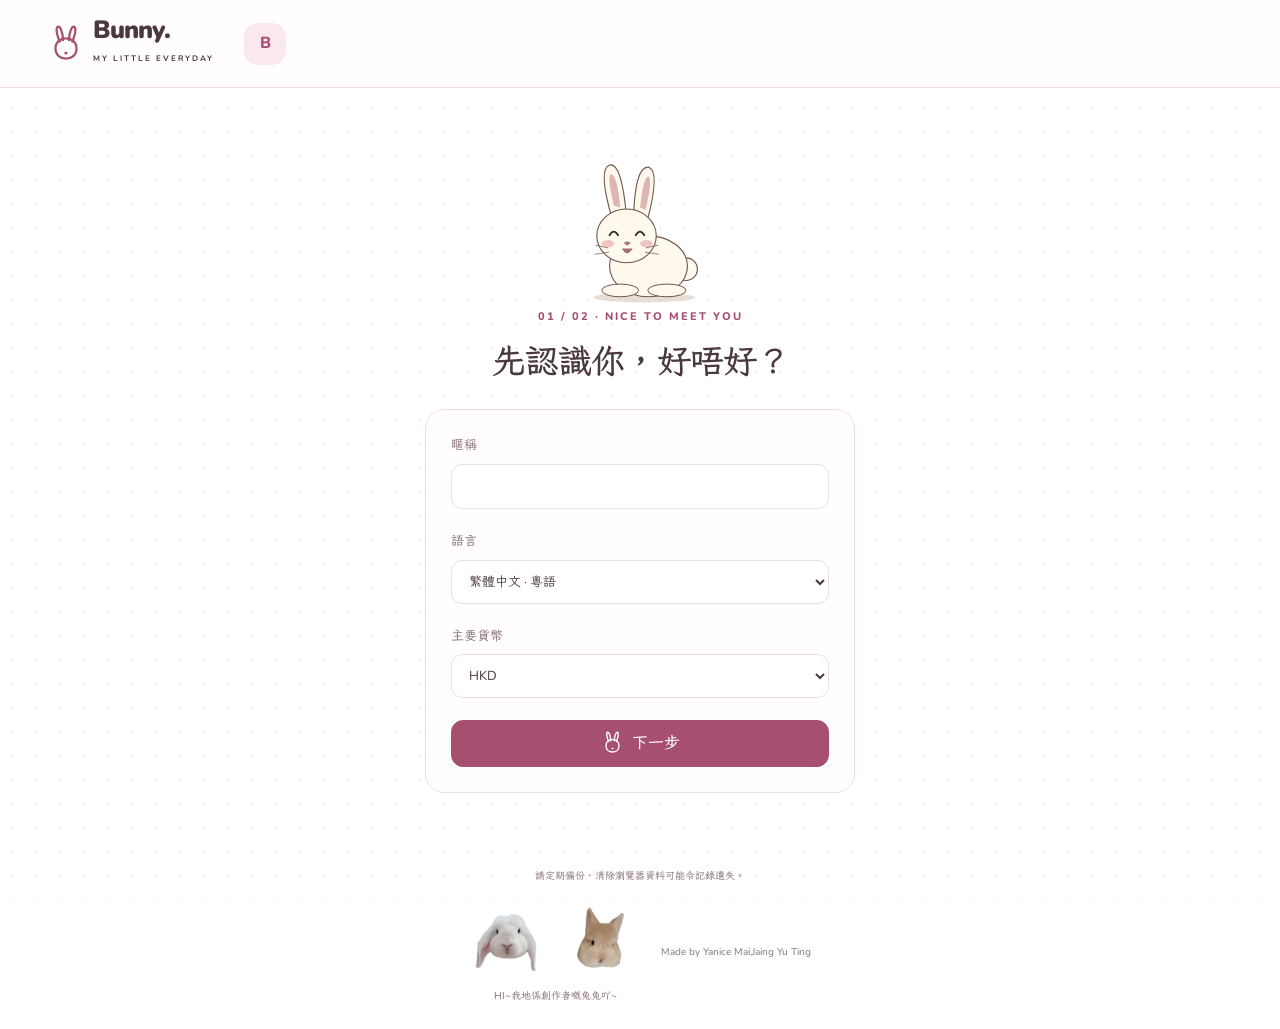
==== commit f95e7d29: "Add files via upload" ====
--- a/analytics.html
+++ b/analytics.html
@@ -16,10 +16,9 @@
 <script src="bunny-play.js"></script>
 <script src="bunny-polish.js"></script>
 <script src="home-today.js"></script>
-
-<!-- 新增跑酷入口 -->
 <script src="rabbit-run-entry.js"></script>
-
+<script src="bunny-match-entry.js"></script>
+<script src="games-entry.js"></script>
 
 </body>
 </html>
--- a/style.css
+++ b/style.css
@@ -1017,3 +1017,66 @@
     border-top: 1px dashed #b8819640;
   }
 }
+/* 統一遊戲入口：直接排在「叫兔兔」下面 */
+body[data-page="home"] .hero.bh-open .bh-actions {
+  display: grid !important;
+  grid-template-columns: repeat(4, 49px) !important;
+  grid-template-rows: auto auto !important;
+  align-items: center;
+  gap: 6px 9px !important;
+}
+
+body[data-page="home"]
+.hero.bh-open .bh-actions > .games-entry {
+  position: static !important;
+  inset: auto !important;
+
+  grid-column: 4;
+  grid-row: 2;
+  justify-self: end;
+
+  display: flex;
+  align-items: center;
+  justify-content: center;
+  gap: 5px;
+
+  width: max-content;
+  min-width: 84px;
+  min-height: 36px;
+  margin: 0;
+  padding: 5px 9px;
+
+  border: 1px solid #ffffffaa;
+  border-radius: 12px;
+  background: var(--paper, #fffefd);
+  color: var(--accent, #a64f70);
+
+  font: 700 12px/1.4 var(--font, sans-serif);
+  text-decoration: none;
+  white-space: nowrap;
+}
+
+body[data-page="home"]
+.hero.bh-open .games-entry svg {
+  width: 24px;
+  height: 24px;
+  flex-shrink: 0;
+}
+
+@media (max-width: 760px) {
+  body[data-page="home"] .hero.bh-open .bh-actions {
+    grid-template-columns: repeat(2, 44px) !important;
+    grid-template-rows: 44px 44px auto !important;
+    width: 93px !important;
+    gap: 5px !important;
+  }
+
+  body[data-page="home"]
+  .hero.bh-open .bh-actions > .games-entry {
+    grid-column: 1 / -1;
+    grid-row: 3;
+    justify-self: stretch;
+    min-width: 0;
+    width: 100%;
+  }
+}
